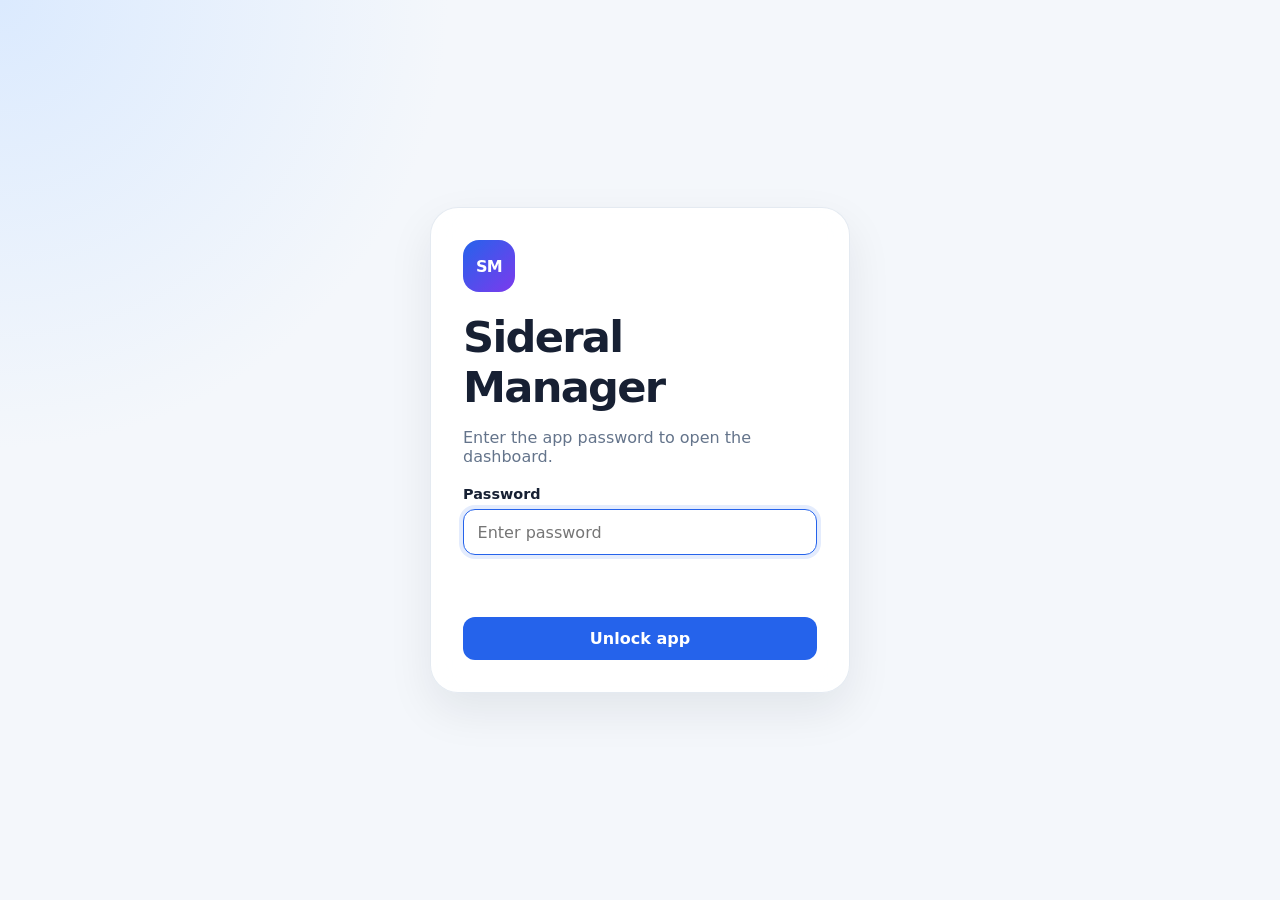
==== front_end/index.html @ ea61b8d9 "Front end (not mine)" ====
<!doctype html>
<html lang="en">
  <head>
    <meta charset="utf-8" />
    <meta name="viewport" content="width=device-width, initial-scale=1" />
    <title>Sideral Manager</title>
    <meta
      name="description"
      content="Static dashboard frontend for the Sideral Manager FastAPI backend."
    />
    <link rel="stylesheet" href="styles.css" />
  </head>
  <body>
    <div id="login-view" class="login-shell" aria-live="polite">
      <form id="login-form" class="login-card">
        <div class="brand-mark">SM</div>
        <h1>Sideral Manager</h1>
        <p class="muted">Enter the app password to open the dashboard.</p>

        <label for="password-input">Password</label>
        <input
          id="password-input"
          type="password"
          autocomplete="current-password"
          placeholder="Enter password"
          required
        />
        <p id="login-error" class="form-error" role="alert"></p>
        <button type="submit" class="button button-primary full-width">Unlock app</button>
      </form>
    </div>

    <div id="app-view" class="app-shell hidden">
      <header class="app-header">
        <div>
          <p class="eyebrow">Internal dashboard</p>
          <h1>Sideral Manager</h1>
        </div>
        <div class="header-actions">
          <button id="refresh-button" class="button button-secondary" type="button">Refresh</button>
          <button id="logout-button" class="button button-danger" type="button">Logout</button>
        </div>
      </header>

      <main>
        <div id="global-error" class="alert hidden" role="alert"></div>

        <section class="dashboard-grid" aria-label="Sideral Manager dashboard">
          <article class="panel" aria-labelledby="clients-heading">
            <div class="panel-header">
              <div>
                <p class="eyebrow">Step 1</p>
                <h2 id="clients-heading">Clients</h2>
              </div>
              <span id="clients-count" class="pill">0</span>
            </div>

            <form id="client-form" class="compact-form">
              <input name="name" placeholder="Client name" required />
              <input name="address" placeholder="Address optional" />
              <button class="button button-primary" type="submit">Add client</button>
            </form>

            <div id="clients-status" class="status-text"></div>
            <div id="clients-list" class="item-list"></div>
          </article>

          <article class="panel" aria-labelledby="jobs-heading">
            <div class="panel-header">
              <div>
                <p class="eyebrow">Step 2</p>
                <h2 id="jobs-heading">Jobs</h2>
              </div>
              <span id="jobs-count" class="pill">0</span>
            </div>

            <form id="job-form" class="compact-form disabled-section">
              <input name="title" placeholder="Job title" required />
              <textarea name="description" placeholder="Description optional" rows="2"></textarea>
              <input name="status" placeholder="Status" required />
              <button class="button button-primary" type="submit">Add job</button>
            </form>

            <div id="jobs-status" class="status-text">Select a client to see jobs.</div>
            <div id="jobs-list" class="item-list"></div>
          </article>

          <article class="panel details-panel" aria-labelledby="entries-heading">
            <div class="panel-header">
              <div>
                <p class="eyebrow">Step 3</p>
                <h2 id="entries-heading">Entries</h2>
              </div>
            </div>

            <section id="job-details" class="detail-card empty-state">
              Select a job to see details, work entries, and supply entries.
            </section>

            <section class="entry-section">
              <div class="section-heading">
                <h3>Work entries</h3>
              </div>
              <form id="work-entry-form" class="compact-form two-column disabled-section">
                <input name="date" type="date" required />
                <input name="title" placeholder="Title" required />
                <input name="num_workers" type="number" min="0" step="1" placeholder="Workers" />
                <input name="hours_per_worker" type="number" min="0" step="0.25" placeholder="Hours / worker" />
                <input name="location" placeholder="Location" />
                <textarea name="description" placeholder="Description optional" rows="2"></textarea>
                <button class="button button-primary" type="submit">Add work</button>
              </form>
              <div id="work-status" class="status-text"></div>
              <div id="work-entries" class="table-wrap"></div>
            </section>

            <section class="entry-section">
              <div class="section-heading">
                <h3>Supply entries</h3>
              </div>
              <form id="supply-entry-form" class="compact-form two-column disabled-section">
                <input name="date" type="date" required />
                <input name="supplier" placeholder="Supplier" required />
                <input name="reference" placeholder="Reference" />
                <input name="total_amount" type="number" min="0" step="0.01" placeholder="Total amount" />
                <button class="button button-primary" type="submit">Add supply</button>
              </form>
              <div id="supply-status" class="status-text"></div>
              <div id="supply-entries" class="table-wrap"></div>
            </section>
          </article>
        </section>
      </main>
    </div>

    <script src="app.js" defer></script>
  </body>
</html>
---- front_end/styles.css ----
:root {
  --bg: #f4f7fb;
  --surface: #ffffff;
  --surface-soft: #f8fafc;
  --text: #172033;
  --muted: #64748b;
  --border: #e2e8f0;
  --primary: #2563eb;
  --primary-dark: #1d4ed8;
  --danger: #dc2626;
  --danger-soft: #fef2f2;
  --success-soft: #ecfdf5;
  --shadow: 0 18px 45px rgba(15, 23, 42, 0.08);
  --radius: 18px;
  --radius-sm: 12px;
  --font: Inter, ui-sans-serif, system-ui, -apple-system, BlinkMacSystemFont, "Segoe UI", sans-serif;
}

* {
  box-sizing: border-box;
}

body {
  margin: 0;
  min-height: 100vh;
  background: radial-gradient(circle at top left, #dbeafe 0, transparent 28rem), var(--bg);
  color: var(--text);
  font-family: var(--font);
}

button,
input,
textarea {
  font: inherit;
}

button {
  cursor: pointer;
}

.hidden {
  display: none !important;
}

.login-shell {
  min-height: 100vh;
  display: grid;
  place-items: center;
  padding: 1.5rem;
}

.login-card {
  width: min(100%, 420px);
  background: rgba(255, 255, 255, 0.92);
  backdrop-filter: blur(16px);
  border: 1px solid rgba(226, 232, 240, 0.9);
  border-radius: 28px;
  box-shadow: var(--shadow);
  padding: 2rem;
}

.brand-mark {
  width: 52px;
  height: 52px;
  display: grid;
  place-items: center;
  border-radius: 16px;
  background: linear-gradient(135deg, var(--primary), #7c3aed);
  color: white;
  font-weight: 800;
  letter-spacing: -0.05em;
}

.login-card h1,
.app-header h1,
.panel h2,
.section-heading h3 {
  margin: 0;
  letter-spacing: -0.04em;
}

.login-card h1 {
  margin-top: 1.25rem;
  font-size: clamp(2rem, 6vw, 2.7rem);
}

.muted,
.status-text,
.empty-state {
  color: var(--muted);
}

label {
  display: block;
  margin: 1.25rem 0 0.45rem;
  font-weight: 700;
  font-size: 0.9rem;
}

input,
textarea {
  width: 100%;
  border: 1px solid var(--border);
  border-radius: var(--radius-sm);
  background: var(--surface);
  color: var(--text);
  padding: 0.78rem 0.85rem;
  outline: none;
  transition: border-color 160ms ease, box-shadow 160ms ease;
}

input:focus,
textarea:focus {
  border-color: var(--primary);
  box-shadow: 0 0 0 4px rgba(37, 99, 235, 0.12);
}

textarea {
  resize: vertical;
}

.button {
  border: 0;
  border-radius: var(--radius-sm);
  padding: 0.75rem 1rem;
  font-weight: 800;
  transition: transform 160ms ease, background-color 160ms ease, opacity 160ms ease;
}

.button:hover {
  transform: translateY(-1px);
}

.button:disabled {
  cursor: not-allowed;
  opacity: 0.55;
  transform: none;
}

.button-primary {
  background: var(--primary);
  color: white;
}

.button-primary:hover {
  background: var(--primary-dark);
}

.button-secondary {
  background: var(--surface);
  color: var(--text);
  border: 1px solid var(--border);
}

.button-danger {
  background: var(--danger-soft);
  color: var(--danger);
}

.button-small {
  padding: 0.45rem 0.65rem;
  font-size: 0.78rem;
}

.full-width {
  width: 100%;
  margin-top: 0.8rem;
}

.form-error {
  min-height: 1.25rem;
  color: var(--danger);
  font-weight: 700;
  font-size: 0.9rem;
}

.app-shell {
  width: min(1600px, 100%);
  margin: 0 auto;
  padding: 1.25rem;
}

.app-header {
  display: flex;
  align-items: center;
  justify-content: space-between;
  gap: 1rem;
  margin-bottom: 1.25rem;
}

.app-header h1 {
  font-size: clamp(1.9rem, 4vw, 3rem);
}

.header-actions {
  display: flex;
  gap: 0.75rem;
  flex-wrap: wrap;
  justify-content: flex-end;
}

.eyebrow {
  margin: 0 0 0.25rem;
  color: var(--primary);
  font-size: 0.72rem;
  font-weight: 900;
  letter-spacing: 0.11em;
  text-transform: uppercase;
}

.alert {
  margin-bottom: 1rem;
  border: 1px solid #fecaca;
  background: var(--danger-soft);
  color: #991b1b;
  border-radius: var(--radius-sm);
  padding: 0.85rem 1rem;
  font-weight: 700;
}

.dashboard-grid {
  display: grid;
  grid-template-columns: minmax(250px, 0.8fr) minmax(280px, 1fr) minmax(380px, 1.55fr);
  gap: 1rem;
  align-items: start;
}

.panel {
  background: rgba(255, 255, 255, 0.94);
  border: 1px solid rgba(226, 232, 240, 0.9);
  border-radius: var(--radius);
  box-shadow: var(--shadow);
  padding: 1rem;
  min-width: 0;
}

.panel-header,
.section-heading {
  display: flex;
  align-items: center;
  justify-content: space-between;
  gap: 0.75rem;
  margin-bottom: 1rem;
}

.pill {
  display: inline-flex;
  align-items: center;
  justify-content: center;
  min-width: 2rem;
  height: 2rem;
  border-radius: 999px;
  background: #eef2ff;
  color: #3730a3;
  font-size: 0.85rem;
  font-weight: 900;
}

.compact-form {
  display: grid;
  gap: 0.6rem;
  padding: 0.8rem;
  border: 1px solid var(--border);
  border-radius: var(--radius-sm);
  background: var(--surface-soft);
  margin-bottom: 1rem;
}

.compact-form.two-column {
  grid-template-columns: repeat(2, minmax(0, 1fr));
}

.compact-form.two-column textarea,
.compact-form.two-column button {
  grid-column: 1 / -1;
}

.disabled-section {
  opacity: 0.55;
  pointer-events: none;
}

.item-list {
  display: grid;
  gap: 0.65rem;
}

.item-card {
  width: 100%;
  text-align: left;
  border: 1px solid var(--border);
  border-radius: var(--radius-sm);
  background: var(--surface);
  padding: 0.8rem;
  transition: border-color 160ms ease, box-shadow 160ms ease, transform 160ms ease;
}

.item-card:hover {
  border-color: #bfdbfe;
  box-shadow: 0 10px 24px rgba(15, 23, 42, 0.06);
  transform: translateY(-1px);
}

.item-card.selected {
  border-color: var(--primary);
  box-shadow: 0 0 0 4px rgba(37, 99, 235, 0.12);
}

.item-title-row {
  display: flex;
  align-items: flex-start;
  justify-content: space-between;
  gap: 0.75rem;
}

.item-title {
  margin: 0;
  font-weight: 900;
}

.item-meta {
  margin: 0.35rem 0 0;
  color: var(--muted);
  font-size: 0.9rem;
  line-height: 1.35;
}

.card-actions {
  display: flex;
  gap: 0.35rem;
  flex-wrap: wrap;
  justify-content: flex-end;
  margin-top: 0.7rem;
}

.detail-card {
  border: 1px solid var(--border);
  border-radius: var(--radius-sm);
  background: var(--surface-soft);
  padding: 1rem;
  margin-bottom: 1rem;
}

.detail-card dl {
  display: grid;
  grid-template-columns: 7rem 1fr;
  gap: 0.45rem 0.75rem;
  margin: 0;
}

.detail-card dt {
  color: var(--muted);
  font-weight: 800;
}

.detail-card dd {
  margin: 0;
}

.entry-section + .entry-section {
  margin-top: 1.25rem;
}

.table-wrap {
  overflow-x: auto;
}

table {
  width: 100%;
  border-collapse: collapse;
  min-width: 620px;
  background: var(--surface);
  border-radius: var(--radius-sm);
  overflow: hidden;
  border: 1px solid var(--border);
}

th,
td {
  padding: 0.7rem 0.75rem;
  text-align: left;
  border-bottom: 1px solid var(--border);
  vertical-align: top;
}

th {
  background: #f8fafc;
  color: #334155;
  font-size: 0.78rem;
  text-transform: uppercase;
  letter-spacing: 0.06em;
}

tr:last-child td {
  border-bottom: 0;
}

.status-text {
  font-size: 0.92rem;
  margin-bottom: 0.75rem;
}

.empty-state {
  display: grid;
  place-items: center;
  min-height: 92px;
  text-align: center;
  line-height: 1.4;
}

@media (max-width: 1100px) {
  .dashboard-grid {
    grid-template-columns: 1fr 1fr;
  }

  .details-panel {
    grid-column: 1 / -1;
  }
}

@media (max-width: 760px) {
  .app-shell {
    padding: 0.8rem;
  }

  .app-header {
    align-items: flex-start;
    flex-direction: column;
  }

  .header-actions,
  .header-actions .button {
    width: 100%;
  }

  .dashboard-grid,
  .compact-form.two-column {
    grid-template-columns: 1fr;
  }

  .compact-form.two-column textarea,
  .compact-form.two-column button {
    grid-column: auto;
  }

  .login-card {
    padding: 1.4rem;
  }
}

.plain-card-button {
  display: block;
  width: 100%;
  border: 0;
  background: transparent;
  color: inherit;
  padding: 0;
  text-align: left;
}
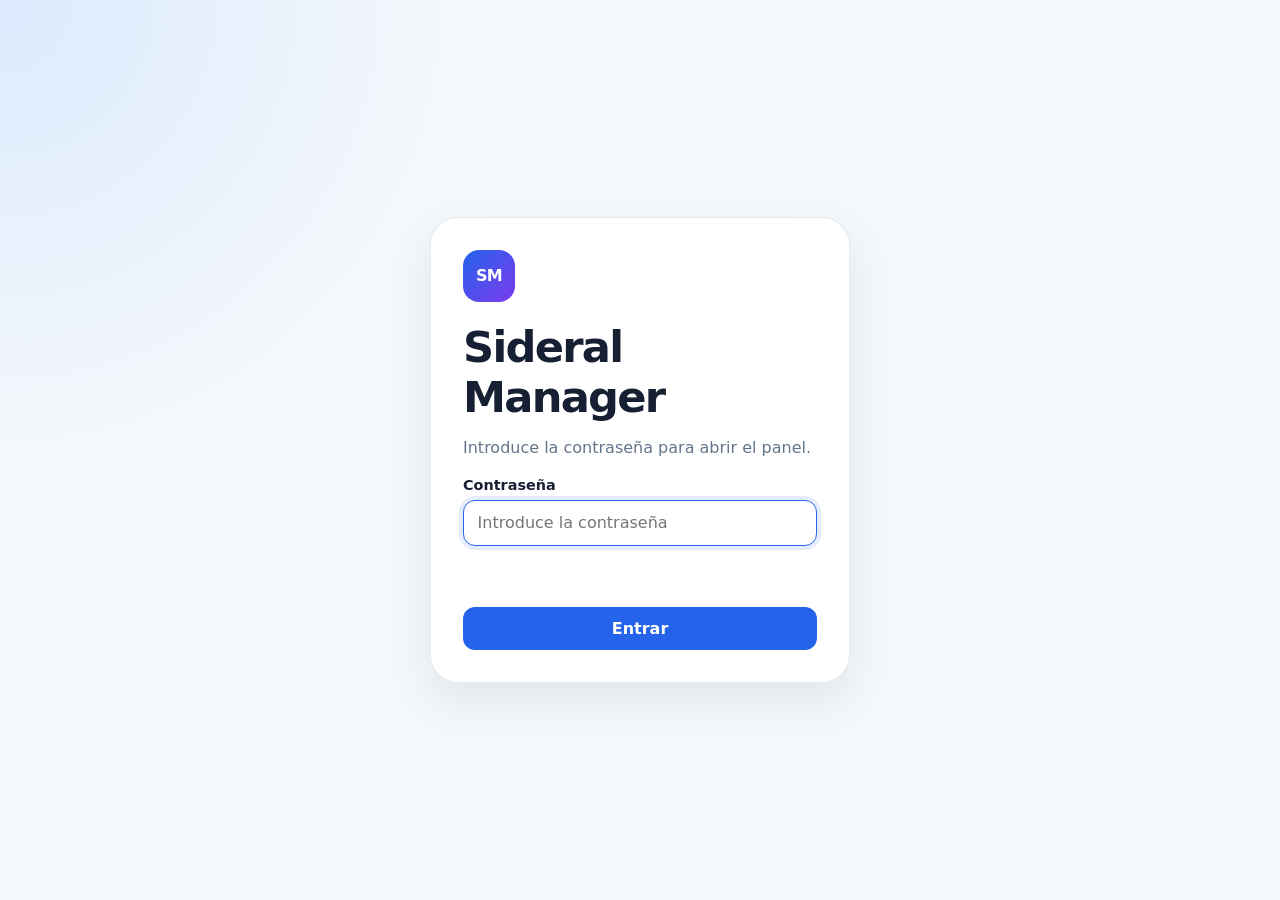
==== commit 26afec67: "Debugged" ====
--- a/front_end/index.html
+++ b/front_end/index.html
@@ -1,12 +1,12 @@
 <!doctype html>
-<html lang="en">
+<html lang="es">
   <head>
     <meta charset="utf-8" />
     <meta name="viewport" content="width=device-width, initial-scale=1" />
     <title>Sideral Manager</title>
     <meta
       name="description"
-      content="Static dashboard frontend for the Sideral Manager FastAPI backend."
+      content="Panel estático para el backend FastAPI de Sideral Manager."
     />
     <link rel="stylesheet" href="styles.css" />
   </head>
@@ -15,50 +15,50 @@
       <form id="login-form" class="login-card">
         <div class="brand-mark">SM</div>
         <h1>Sideral Manager</h1>
-        <p class="muted">Enter the app password to open the dashboard.</p>
+        <p class="muted">Introduce la contraseña para abrir el panel.</p>
 
-        <label for="password-input">Password</label>
+        <label for="password-input">Contraseña</label>
         <input
           id="password-input"
           type="password"
           autocomplete="current-password"
-          placeholder="Enter password"
+          placeholder="Introduce la contraseña"
           required
         />
         <p id="login-error" class="form-error" role="alert"></p>
-        <button type="submit" class="button button-primary full-width">Unlock app</button>
+        <button type="submit" class="button button-primary full-width">Entrar</button>
       </form>
     </div>
 
     <div id="app-view" class="app-shell hidden">
       <header class="app-header">
         <div>
-          <p class="eyebrow">Internal dashboard</p>
+          <p class="eyebrow">Panel interno</p>
           <h1>Sideral Manager</h1>
         </div>
         <div class="header-actions">
-          <button id="refresh-button" class="button button-secondary" type="button">Refresh</button>
-          <button id="logout-button" class="button button-danger" type="button">Logout</button>
+          <button id="refresh-button" class="button button-secondary" type="button">Actualizar</button>
+          <button id="logout-button" class="button button-danger" type="button">Salir</button>
         </div>
       </header>
 
       <main>
         <div id="global-error" class="alert hidden" role="alert"></div>
 
-        <section class="dashboard-grid" aria-label="Sideral Manager dashboard">
+        <section class="dashboard-grid" aria-label="Panel de Sideral Manager">
           <article class="panel" aria-labelledby="clients-heading">
             <div class="panel-header">
               <div>
-                <p class="eyebrow">Step 1</p>
-                <h2 id="clients-heading">Clients</h2>
+                <p class="eyebrow">Paso 1</p>
+                <h2 id="clients-heading">Clientes</h2>
               </div>
               <span id="clients-count" class="pill">0</span>
             </div>
 
             <form id="client-form" class="compact-form">
-              <input name="name" placeholder="Client name" required />
-              <input name="address" placeholder="Address optional" />
-              <button class="button button-primary" type="submit">Add client</button>
+              <input name="name" placeholder="Nombre del cliente" required />
+              <input name="address" placeholder="Dirección opcional" />
+              <button class="button button-primary" type="submit">Añadir cliente</button>
             </form>
 
             <div id="clients-status" class="status-text"></div>
@@ -68,47 +68,51 @@
           <article class="panel" aria-labelledby="jobs-heading">
             <div class="panel-header">
               <div>
-                <p class="eyebrow">Step 2</p>
-                <h2 id="jobs-heading">Jobs</h2>
+                <p class="eyebrow">Paso 2</p>
+                <h2 id="jobs-heading">Trabajos</h2>
               </div>
               <span id="jobs-count" class="pill">0</span>
             </div>
 
             <form id="job-form" class="compact-form disabled-section">
-              <input name="title" placeholder="Job title" required />
-              <textarea name="description" placeholder="Description optional" rows="2"></textarea>
-              <input name="status" placeholder="Status" required />
-              <button class="button button-primary" type="submit">Add job</button>
+              <input name="title" placeholder="Título del trabajo" required />
+              <textarea name="description" placeholder="Descripción opcional" rows="2"></textarea>
+              <div class="select-wrap">
+                <select name="status" required>
+                  <option value="">Estado</option>
+                </select>
+              </div>
+              <button class="button button-primary" type="submit">Añadir trabajo</button>
             </form>
 
-            <div id="jobs-status" class="status-text">Select a client to see jobs.</div>
+            <div id="jobs-status" class="status-text">Selecciona un cliente para ver sus trabajos.</div>
             <div id="jobs-list" class="item-list"></div>
           </article>
 
           <article class="panel details-panel" aria-labelledby="entries-heading">
             <div class="panel-header">
               <div>
-                <p class="eyebrow">Step 3</p>
-                <h2 id="entries-heading">Entries</h2>
+                <p class="eyebrow">Paso 3</p>
+                <h2 id="entries-heading">Partes</h2>
               </div>
             </div>
 
             <section id="job-details" class="detail-card empty-state">
-              Select a job to see details, work entries, and supply entries.
+              Selecciona un trabajo para ver los detalles, partes de trabajo y partes de suministros.
             </section>
 
             <section class="entry-section">
               <div class="section-heading">
-                <h3>Work entries</h3>
+                <h3>Partes de trabajo</h3>
               </div>
               <form id="work-entry-form" class="compact-form two-column disabled-section">
                 <input name="date" type="date" required />
-                <input name="title" placeholder="Title" required />
-                <input name="num_workers" type="number" min="0" step="1" placeholder="Workers" />
-                <input name="hours_per_worker" type="number" min="0" step="0.25" placeholder="Hours / worker" />
-                <input name="location" placeholder="Location" />
-                <textarea name="description" placeholder="Description optional" rows="2"></textarea>
-                <button class="button button-primary" type="submit">Add work</button>
+                <input name="title" placeholder="Título" required />
+                <input name="num_workers" type="number" min="0" step="1" placeholder="Trabajadores" />
+                <input name="hours_per_worker" type="number" min="0" step="0.25" placeholder="Horas por trabajador" />
+                <input name="location" placeholder="Ubicación" />
+                <textarea name="description" placeholder="Descripción" rows="2"></textarea>
+                <button class="button button-primary" type="submit">Añadir parte de trabajo</button>
               </form>
               <div id="work-status" class="status-text"></div>
               <div id="work-entries" class="table-wrap"></div>
@@ -116,14 +120,20 @@
 
             <section class="entry-section">
               <div class="section-heading">
-                <h3>Supply entries</h3>
+                <h3>Partes de suministros</h3>
               </div>
               <form id="supply-entry-form" class="compact-form two-column disabled-section">
                 <input name="date" type="date" required />
-                <input name="supplier" placeholder="Supplier" required />
-                <input name="reference" placeholder="Reference" />
-                <input name="total_amount" type="number" min="0" step="0.01" placeholder="Total amount" />
-                <button class="button button-primary" type="submit">Add supply</button>
+                <input name="supplier" placeholder="Proveedor" required />
+                <input name="reference" placeholder="Referencia" required />
+                <input name="total_amount" type="number" min="0" step="0.01" placeholder="Importe total" required />
+                <div class="select-wrap">
+                  <select name="completion" required>
+                    <option value="">Estado de suministro</option>
+                  </select>
+                </div>
+                <textarea name="description" placeholder="Descripción" rows="2" required></textarea>
+                <button class="button button-primary" type="submit">Añadir suministro</button>
               </form>
               <div id="supply-status" class="status-text"></div>
               <div id="supply-entries" class="table-wrap"></div>
--- a/front_end/styles.css
+++ b/front_end/styles.css
@@ -30,7 +30,8 @@
 
 button,
 input,
-textarea {
+textarea,
+select {
   font: inherit;
 }
 
@@ -98,7 +99,8 @@
 }
 
 input,
-textarea {
+textarea,
+select {
   width: 100%;
   border: 1px solid var(--border);
   border-radius: var(--radius-sm);
@@ -109,8 +111,43 @@
   transition: border-color 160ms ease, box-shadow 160ms ease;
 }
 
+.select-wrap {
+  position: relative;
+}
+
+.select-wrap::after {
+  content: "";
+  position: absolute;
+  right: 0.85rem;
+  top: 50%;
+  transform: translateY(-50%);
+  width: 16px;
+  height: 16px;
+  background-color: var(--muted);
+  pointer-events: none;
+  -webkit-mask-image: url("data:image/svg+xml,%3Csvg xmlns='http://www.w3.org/2000/svg' viewBox='0 0 24 24' fill='none' stroke='currentColor' stroke-width='2.5' stroke-linecap='round' stroke-linejoin='round'%3E%3Cpolyline points='6 9 12 15 18 9'/%3E%3C/svg%3E");
+  -webkit-mask-repeat: no-repeat;
+  -webkit-mask-size: contain;
+  mask-image: url("data:image/svg+xml,%3Csvg xmlns='http://www.w3.org/2000/svg' viewBox='0 0 24 24' fill='none' stroke='currentColor' stroke-width='2.5' stroke-linecap='round' stroke-linejoin='round'%3E%3Cpolyline points='6 9 12 15 18 9'/%3E%3C/svg%3E");
+  mask-repeat: no-repeat;
+  mask-size: contain;
+}
+
+.select-wrap select {
+  appearance: none;
+  -webkit-appearance: none;
+  padding-right: 2.5rem;
+  cursor: pointer;
+}
+
+select option {
+  color: var(--text);
+  background: var(--surface);
+}
+
 input:focus,
-textarea:focus {
+textarea:focus,
+select:focus {
   border-color: var(--primary);
   box-shadow: 0 0 0 4px rgba(37, 99, 235, 0.12);
 }
@@ -457,3 +494,38 @@
   padding: 0;
   text-align: left;
 }
+
+/* Scrollbars */
+* {
+  scrollbar-width: thin;
+  scrollbar-color: var(--border) transparent;
+}
+
+::-webkit-scrollbar {
+  width: 8px;
+  height: 8px;
+}
+
+::-webkit-scrollbar-track {
+  background: transparent;
+}
+
+::-webkit-scrollbar-thumb {
+  background-color: var(--border);
+  border-radius: 999px;
+  border: 2px solid transparent;
+  background-clip: content-box;
+}
+
+::-webkit-scrollbar-thumb:hover {
+  background-color: var(--muted);
+}
+
+::-webkit-scrollbar-corner {
+  background: transparent;
+}
+
+.table-wrap {
+  overflow-x: auto;
+  border-radius: var(--radius-sm);
+}
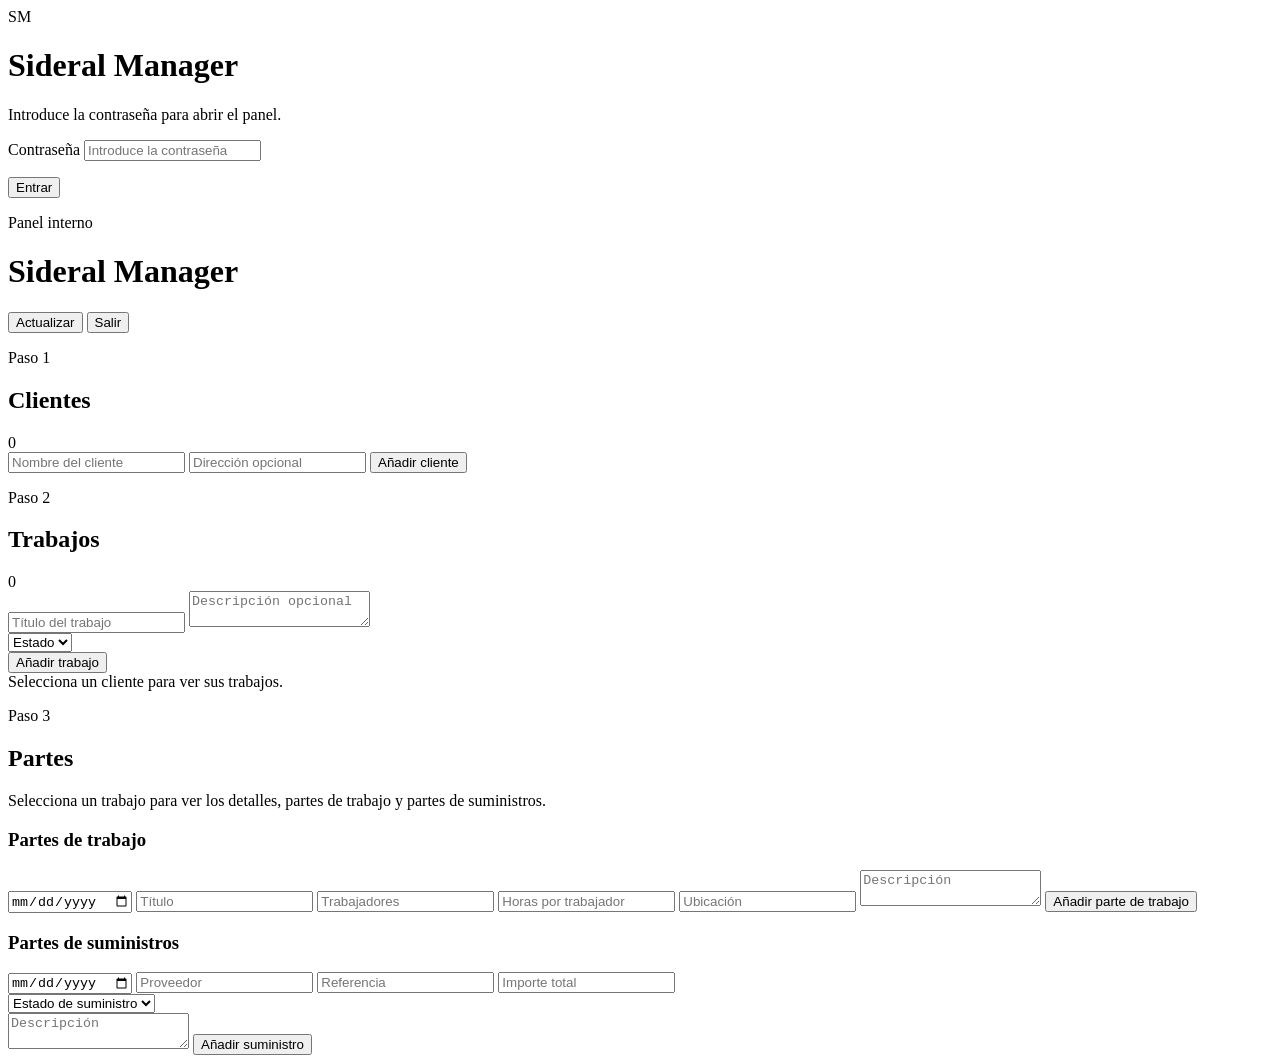
==== commit 65951b24: "Debugging" ====
--- a/front_end/index.html
+++ b/front_end/index.html
@@ -8,7 +8,7 @@
       name="description"
       content="Panel estático para el backend FastAPI de Sideral Manager."
     />
-    <link rel="stylesheet" href="styles.css" />
+    <link rel="stylesheet" href="/static/styles.css">
   </head>
   <body>
     <div id="login-view" class="login-shell" aria-live="polite">
@@ -143,6 +143,6 @@
       </main>
     </div>
 
-    <script src="app.js" defer></script>
+    <script src="/static/app.js"></script>
   </body>
 </html>
